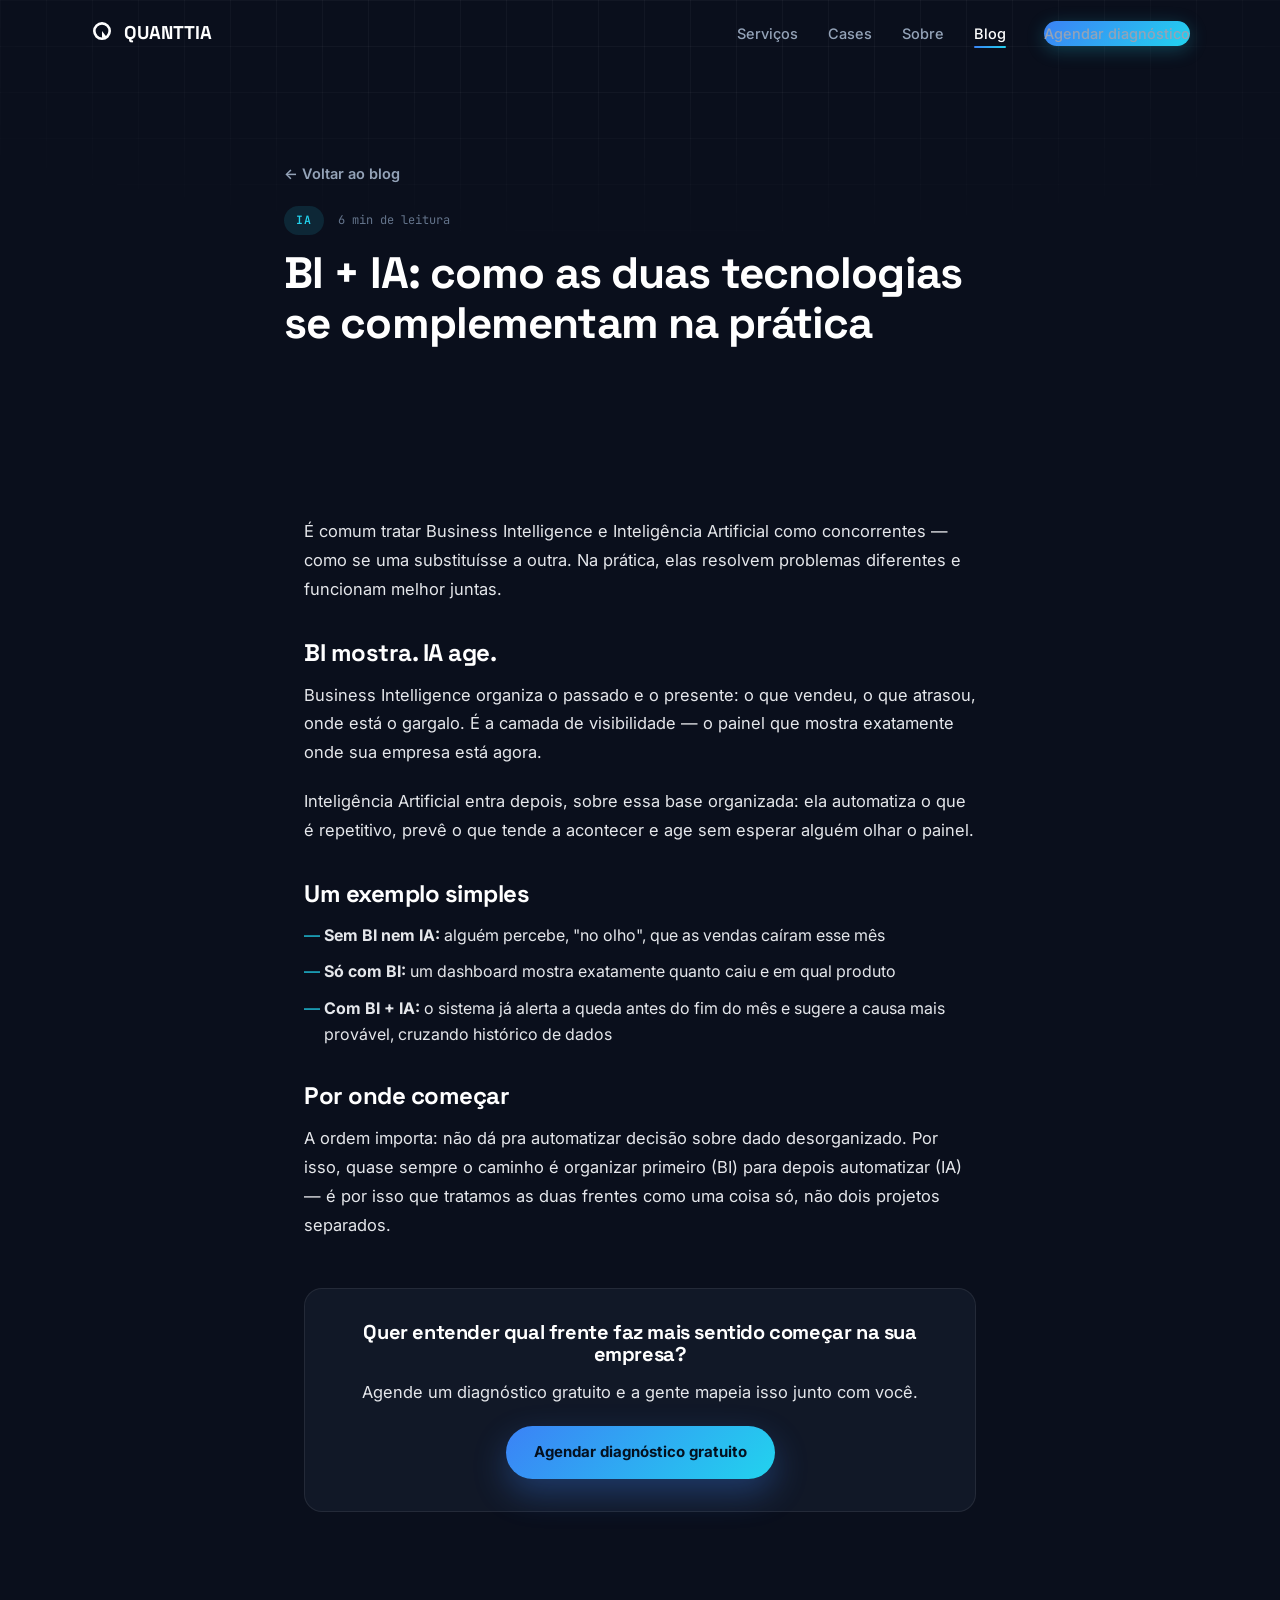
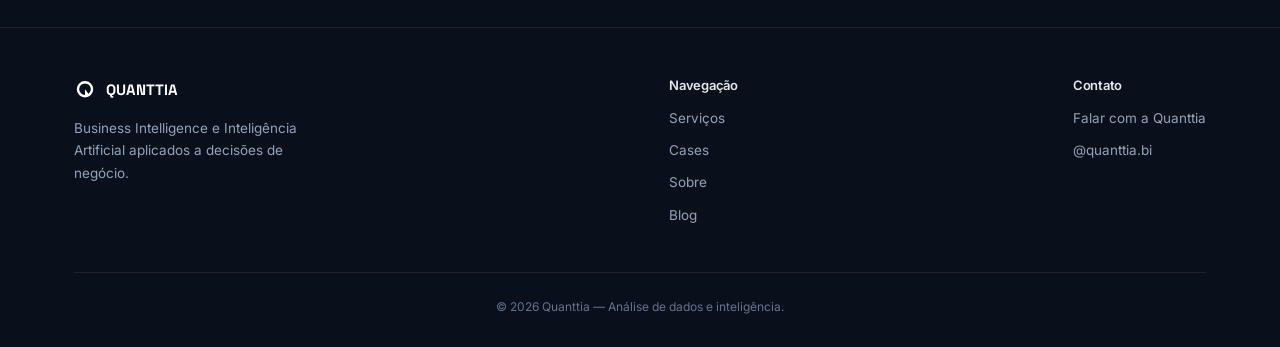
==== blog-bi-mais-ia.html @ d9936c55 "chore: estado inicial antes do redesign fintech" ====
<!DOCTYPE html>
<html lang="pt-BR">
<head>
<meta charset="UTF-8">
<meta name="viewport" content="width=device-width, initial-scale=1.0">
<title>BI + IA: como as duas tecnologias se complementam — Quanttia</title>
<meta name="description" content="BI mostra o que aconteceu. IA age sobre o que está acontecendo. Entenda como as duas tecnologias se complementam na prática.">
<link rel="preconnect" href="https://fonts.googleapis.com">
<link rel="preconnect" href="https://fonts.gstatic.com" crossorigin>
<link href="https://fonts.googleapis.com/css2?family=Space+Grotesk:wght@500;600;700&family=Inter:wght@400;500;600;700&family=JetBrains+Mono:wght@500;600&display=swap" rel="stylesheet">
<link rel="stylesheet" href="styles.css">
<style>
  .post-hero{padding:160px 0 40px;}
  .post-hero .container{max-width:760px;}
  .post-hero h1{font-size:clamp(30px,4vw,44px);margin:14px 0;}
  .post-meta-line{display:flex;gap:14px;align-items:center;font-family:var(--ff-mono);font-size:12px;color:var(--muted-2);}
  .post-content{max-width:720px;margin:0 auto;}
  .post-content p{font-size:16.5px;color:var(--text);margin-bottom:20px;line-height:1.75;}
  .post-content h2{font-size:24px;margin:36px 0 14px;}
  .post-content ul{margin:0 0 20px 0;}
  .post-content li{font-size:16px;color:var(--text);margin-bottom:10px;padding-left:20px;position:relative;}
  .post-content li::before{content:"—";position:absolute;left:0;color:var(--cyan);}
  .post-cta{margin-top:48px;border:1px solid var(--border);border-radius:18px;padding:32px;text-align:center;background:var(--surface);}
</style>
</head>
<body>

<nav class="nav" id="nav">
  <div class="container">
    <a href="index.html" class="nav-logo">
      <svg class="q-mark" viewBox="0 0 100 100" fill="none"><circle cx="50" cy="42" r="32" stroke="#fff" stroke-width="11"/><path d="M50 42 L72 70 L50 70 Z" fill="#fff"/></svg>
      QUANTTIA
    </a>
    <ul class="nav-links" id="navLinks">
      <li><a href="servicos.html">Serviços</a></li>
      <li><a href="cases.html">Cases</a></li>
      <li><a href="sobre.html">Sobre</a></li>
      <li><a href="blog.html" class="active">Blog</a></li>
      <li><a href="contato.html" class="nav-cta">Agendar diagnóstico</a></li>
    </ul>
    <button class="nav-toggle" id="navToggle" aria-label="Abrir menu"><span></span></button>
  </div>
</nav>

<header class="post-hero grid-bg">
  <div class="container" data-reveal>
    <a href="blog.html" class="btn-ghost">← Voltar ao blog</a>
    <div class="post-meta-line" style="margin-top:20px;"><span class="badge-pill cyan">IA</span><span>6 min de leitura</span></div>
    <h1>BI + IA: como as duas tecnologias se complementam na prática</h1>
  </div>
</header>

<section>
  <div class="container post-content" data-reveal>
    <p>É comum tratar Business Intelligence e Inteligência Artificial como concorrentes — como se uma substituísse a outra. Na prática, elas resolvem problemas diferentes e funcionam melhor juntas.</p>

    <h2>BI mostra. IA age.</h2>
    <p>Business Intelligence organiza o passado e o presente: o que vendeu, o que atrasou, onde está o gargalo. É a camada de visibilidade — o painel que mostra exatamente onde sua empresa está agora.</p>
    <p>Inteligência Artificial entra depois, sobre essa base organizada: ela automatiza o que é repetitivo, prevê o que tende a acontecer e age sem esperar alguém olhar o painel.</p>

    <h2>Um exemplo simples</h2>
    <ul>
      <li><strong>Sem BI nem IA:</strong> alguém percebe, "no olho", que as vendas caíram esse mês</li>
      <li><strong>Só com BI:</strong> um dashboard mostra exatamente quanto caiu e em qual produto</li>
      <li><strong>Com BI + IA:</strong> o sistema já alerta a queda antes do fim do mês e sugere a causa mais provável, cruzando histórico de dados</li>
    </ul>

    <h2>Por onde começar</h2>
    <p>A ordem importa: não dá pra automatizar decisão sobre dado desorganizado. Por isso, quase sempre o caminho é organizar primeiro (BI) para depois automatizar (IA) — é por isso que tratamos as duas frentes como uma coisa só, não dois projetos separados.</p>

    <div class="post-cta" data-reveal>
      <h3 style="margin-bottom:12px;">Quer entender qual frente faz mais sentido começar na sua empresa?</h3>
      <p style="margin-bottom:20px;">Agende um diagnóstico gratuito e a gente mapeia isso junto com você.</p>
      <a href="contato.html" class="btn-primary">Agendar diagnóstico gratuito</a>
    </div>
  </div>
</section>

<footer>
  <div class="container">
    <div class="footer-top">
      <div class="footer-brand-col">
        <div class="footer-brand">
          <svg class="q-mark" viewBox="0 0 100 100" fill="none"><circle cx="50" cy="42" r="32" stroke="#fff" stroke-width="11"/><path d="M50 42 L72 70 L50 70 Z" fill="#fff"/></svg>
          <strong>QUANTTIA</strong>
        </div>
        <p>Business Intelligence e Inteligência Artificial aplicados a decisões de negócio.</p>
      </div>
      <div class="footer-links-col">
        <h4>Navegação</h4>
        <a href="servicos.html">Serviços</a>
        <a href="cases.html">Cases</a>
        <a href="sobre.html">Sobre</a>
        <a href="blog.html">Blog</a>
      </div>
      <div class="footer-links-col">
        <h4>Contato</h4>
        <a href="contato.html">Falar com a Quanttia</a>
        <a href="https://instagram.com/quanttia.bi" target="_blank" rel="noopener">@quanttia.bi</a>
      </div>
    </div>
    <p class="footer-bottom">© <span id="year"></span> Quanttia — Análise de dados e inteligência.</p>
  </div>
</footer>

<script src="script.js"></script>
</body>
</html>
---- styles.css ----
/* ===========================================================
   QUANTTIA — Design System
   Dark mode (Linear/Vercel-inspired) + identidade Quanttia
   =========================================================== */

:root{
  --bg:#0A0F1C;
  --surface:#111827;
  --surface-2:#161D2E;
  --border:rgba(255,255,255,0.08);
  --border-strong:rgba(255,255,255,0.14);
  --border-hover:rgba(59,130,246,0.45);

  --primary:#3B82F6;
  --cyan:#22D3EE;
  --gradient-data:linear-gradient(135deg,#3B82F6,#22D3EE);

  --text:#E5E7EB;
  --muted:#94A3B8;
  --muted-2:#64748B;
  --white:#FFFFFF;

  --radius-sm:10px;
  --radius:14px;
  --radius-lg:22px;

  --shadow-card:0 20px 50px rgba(0,0,0,0.45);
  --glow-primary:0 0 0 1px rgba(59,130,246,0.4), 0 18px 50px rgba(59,130,246,0.18);

  --ff-display:'Space Grotesk',sans-serif;
  --ff-body:'Inter',sans-serif;
  --ff-mono:'JetBrains Mono',monospace;

  --container:1180px;
}

*{box-sizing:border-box;margin:0;padding:0;}
html{scroll-behavior:smooth;}
body{
  background:var(--bg);
  color:var(--text);
  font-family:var(--ff-body);
  line-height:1.65;
  -webkit-font-smoothing:antialiased;
  overflow-x:hidden;
}
img,svg{display:block;max-width:100%;}
a{color:inherit;text-decoration:none;}
ul{list-style:none;}
button{font-family:inherit;cursor:pointer;border:none;background:none;}
:focus-visible{outline:2px solid var(--cyan);outline-offset:3px;}

.container{width:100%;max-width:var(--container);margin:0 auto;padding:0 24px;}
section{padding:clamp(64px,9vw,120px) 0;position:relative;}

h1,h2,h3,h4{
  font-family:var(--ff-display);
  font-weight:700;
  line-height:1.12;
  letter-spacing:-0.02em;
  color:var(--white);
}
h2{font-size:clamp(28px,3.6vw,42px);}
h3{font-size:20px;}
p{color:var(--muted);}

.eyebrow{
  font-family:var(--ff-mono);font-size:12.5px;font-weight:600;
  letter-spacing:0.14em;text-transform:uppercase;color:var(--cyan);
  display:flex;align-items:center;gap:10px;margin-bottom:14px;
}
.eyebrow::before{content:"";width:22px;height:2px;background:var(--cyan);display:inline-block;}

.section-head{max-width:640px;margin-bottom:48px;}
.section-head p{font-size:16.5px;margin-top:14px;}
.section-head.center{margin-left:auto;margin-right:auto;text-align:center;}

/* ---------- grid backdrop ---------- */
.grid-bg{position:relative;}
.grid-bg::before{
  content:"";position:absolute;inset:0;z-index:0;pointer-events:none;
  background-image:
    linear-gradient(rgba(255,255,255,0.035) 1px, transparent 1px),
    linear-gradient(90deg, rgba(255,255,255,0.035) 1px, transparent 1px);
  background-size:46px 46px;
  -webkit-mask-image:radial-gradient(ellipse 75% 65% at 50% 0%, black 35%, transparent 100%);
          mask-image:radial-gradient(ellipse 75% 65% at 50% 0%, black 35%, transparent 100%);
}
.grid-bg > .container{position:relative;z-index:1;}
.glow-spot{
  position:absolute;border-radius:50%;filter:blur(90px);pointer-events:none;z-index:0;
  background:radial-gradient(circle, rgba(59,130,246,0.30), transparent 70%);
}

/* ---------- buttons ---------- */
.btn-primary{
  background:var(--gradient-data);color:#04101F;
  padding:14px 28px;border-radius:999px;font-weight:700;font-size:15px;
  display:inline-flex;align-items:center;gap:9px;
  box-shadow:0 14px 34px rgba(59,130,246,0.32);
  transition:transform .2s ease, box-shadow .2s ease;
}
.btn-primary:hover{transform:translateY(-2px);box-shadow:0 20px 46px rgba(34,211,238,0.4);}
.btn-secondary{
  border:1.5px solid var(--border-strong);color:var(--text);
  padding:13px 26px;border-radius:999px;font-weight:600;font-size:15px;
  display:inline-flex;align-items:center;gap:9px;
  transition:border-color .2s ease, background .2s ease, transform .2s ease;
}
.btn-secondary:hover{border-color:var(--border-hover);background:rgba(59,130,246,0.08);transform:translateY(-2px);}
.btn-ghost{
  font-weight:600;font-size:14.5px;color:var(--muted);
  display:inline-flex;align-items:center;gap:7px;transition:color .2s ease;
}
.btn-ghost:hover{color:var(--text);}

/* ---------- nav ---------- */
.nav{
  position:fixed;top:0;left:0;right:0;z-index:100;padding:18px 0;
  border-bottom:1px solid transparent;
  transition:background .3s ease, padding .3s ease, border-color .3s ease, backdrop-filter .3s ease;
}
.nav.scrolled{background:rgba(10,15,28,0.78);backdrop-filter:blur(14px);padding:13px 0;border-bottom:1px solid var(--border);}
.nav .container{display:flex;align-items:center;justify-content:space-between;}
.nav-logo{display:flex;align-items:center;gap:10px;font-family:var(--ff-display);font-weight:700;font-size:18.5px;color:var(--white);}
.nav-logo .q-mark{width:24px;height:24px;}
.nav-links{display:flex;align-items:center;gap:30px;}
.nav-links a{font-size:14.5px;font-weight:500;color:var(--muted);position:relative;padding:4px 0;transition:color .2s ease;}
.nav-links a:hover,.nav-links a.active{color:var(--white);}
.nav-links a.active::after{content:"";position:absolute;left:0;right:0;bottom:-2px;height:2px;background:var(--gradient-data);border-radius:2px;}
.nav-cta{
  background:var(--gradient-data);color:#04101F;padding:10px 22px;border-radius:999px;
  font-size:13.5px;font-weight:700;transition:transform .2s ease, box-shadow .2s ease;
  box-shadow:0 4px 18px rgba(34,211,238,0.25);margin-left:8px;
}
.nav-cta:hover{transform:translateY(-1px);box-shadow:0 8px 24px rgba(34,211,238,0.4);}
.nav .container{padding:0 40px;}
.nav-toggle{display:none;width:38px;height:38px;align-items:center;justify-content:center;}
.nav-toggle span,.nav-toggle span::before,.nav-toggle span::after{content:"";display:block;width:20px;height:2px;background:#fff;position:relative;}
.nav-toggle span::before{position:absolute;top:-7px;width:20px;height:2px;background:#fff;}
.nav-toggle span::after{position:absolute;top:7px;width:20px;height:2px;background:#fff;}

/* ---------- cards ---------- */
.card{
  background:var(--surface);border:1px solid var(--border);border-radius:var(--radius-lg);
  padding:28px;transition:transform .25s ease, border-color .25s ease, box-shadow .25s ease;
}
.card:hover{transform:translateY(-5px);border-color:var(--border-hover);box-shadow:var(--shadow-card);}
.card .icon{
  width:42px;height:42px;border-radius:11px;background:rgba(59,130,246,0.12);color:var(--cyan);
  display:flex;align-items:center;justify-content:center;margin-bottom:18px;
}
.card h3{margin-bottom:10px;font-size:19px;}
.card p{font-size:14.5px;}

.badge-pill{
  font-family:var(--ff-mono);font-size:11.5px;font-weight:600;letter-spacing:.08em;
  padding:5px 12px;border-radius:999px;display:inline-block;
  background:rgba(59,130,246,0.12);color:var(--primary);
}
.badge-pill.cyan{background:rgba(34,211,238,0.12);color:var(--cyan);}

/* ---------- kpi / counters ---------- */
.kpi-grid{display:grid;grid-template-columns:repeat(4,1fr);gap:24px;}
.kpi{text-align:left;border-left:2px solid var(--border-strong);padding-left:18px;}
.kpi .num{font-family:var(--ff-display);font-size:clamp(30px,3.4vw,44px);font-weight:700;color:var(--white);}
.kpi .num .grad{background:var(--gradient-data);-webkit-background-clip:text;background-clip:text;color:transparent;}
.kpi .label{font-size:13.5px;color:var(--muted);margin-top:6px;}
.kpi .placeholder-note{font-size:11px;color:var(--muted-2);margin-top:4px;font-style:italic;}

/* ---------- process ---------- */
.process-track{display:grid;grid-template-columns:repeat(5,1fr);gap:18px;position:relative;}
.process-track::before{content:"";position:absolute;top:23px;left:8%;right:8%;height:1px;background:var(--border-strong);z-index:0;}
.process-step{position:relative;z-index:1;}
.process-step .num{
  width:44px;height:44px;border-radius:50%;background:var(--surface-2);border:1px solid var(--border-strong);color:var(--cyan);
  display:flex;align-items:center;justify-content:center;font-family:var(--ff-mono);font-weight:700;font-size:14px;margin-bottom:18px;
}
.process-step h3{font-size:15.5px;margin-bottom:8px;}
.process-step p{font-size:13.5px;}

/* ---------- forms ---------- */
.form-card{background:var(--surface);border:1px solid var(--border);border-radius:var(--radius-lg);padding:36px;box-shadow:var(--shadow-card);}
.form-row{display:grid;grid-template-columns:1fr 1fr;gap:16px;margin-bottom:16px;}
.field{display:flex;flex-direction:column;gap:7px;}
.field.full{grid-column:1 / -1;}
.field label{font-size:13px;font-weight:600;color:var(--muted);}
.field input,.field select,.field textarea{
  border:1.5px solid var(--border-strong);border-radius:10px;padding:12px 14px;
  font-size:14.5px;font-family:inherit;color:var(--text);background:var(--surface-2);
  transition:border-color .2s ease, box-shadow .2s ease;
}
.field input:focus,.field select:focus,.field textarea:focus{outline:none;border-color:var(--primary);box-shadow:0 0 0 3px rgba(59,130,246,0.18);}
.field textarea{resize:vertical;min-height:90px;}
.field select{appearance:none;background-image:url("data:image/svg+xml,%3Csvg xmlns='http://www.w3.org/2000/svg' width='14' height='14' viewBox='0 0 24 24' fill='none' stroke='%2394A3B8' stroke-width='2.4'%3E%3Cpath d='M6 9l6 6 6-6'/%3E%3C/svg%3E");background-repeat:no-repeat;background-position:right 14px center;}
.submit-btn{
  width:100%;background:var(--gradient-data);color:#04101F;padding:15px;border-radius:12px;
  font-weight:700;font-size:15.5px;margin-top:6px;transition:transform .2s ease, box-shadow .2s ease;
  display:flex;align-items:center;justify-content:center;gap:10px;
}
.submit-btn:hover{transform:translateY(-2px);box-shadow:0 16px 36px rgba(34,211,238,0.3);}
.submit-btn:disabled{opacity:.6;cursor:not-allowed;transform:none;}
.form-note{font-size:12px;color:var(--muted-2);margin-top:12px;text-align:center;}
.form-status{margin-top:14px;padding:13px 16px;border-radius:10px;font-size:14px;font-weight:600;display:none;}
.form-status.success{display:block;background:rgba(34,211,238,0.12);color:#67E8F9;}
.form-status.error{display:block;background:rgba(248,113,113,0.12);color:#FCA5A5;}

/* ---------- footer ---------- */
footer{padding:50px 0 30px;border-top:1px solid var(--border);}
.footer-top{display:flex;justify-content:space-between;flex-wrap:wrap;gap:32px;margin-bottom:36px;}
.footer-brand{display:flex;align-items:center;gap:10px;margin-bottom:14px;}
.footer-brand .q-mark{width:22px;height:22px;}
.footer-brand strong{font-family:var(--ff-display);color:#fff;font-size:15px;}
.footer-brand-col p{font-size:13.5px;max-width:260px;}
.footer-links-col h4{font-size:13px;color:var(--text);margin-bottom:14px;font-family:var(--ff-body);font-weight:600;}
.footer-links-col a{display:block;font-size:13.5px;color:var(--muted);margin-bottom:10px;transition:color .2s ease;}
.footer-links-col a:hover{color:var(--white);}
.footer-bottom{font-size:12px;color:var(--muted-2);text-align:center;padding-top:24px;border-top:1px solid var(--border);}

[data-reveal]{opacity:0;transform:translateY(18px);transition:opacity .6s ease, transform .6s ease;}
[data-reveal].is-visible{opacity:1;transform:translateY(0);}

@media (prefers-reduced-motion: reduce){*{animation:none !important;transition:none !important;}}

@media (max-width:980px){
  .kpi-grid{grid-template-columns:1fr 1fr;}
  .process-track{grid-template-columns:1fr 1fr;}
  .process-track::before{display:none;}
}
@media (max-width:680px){
  .nav-links{
    position:fixed;top:0;right:0;height:100vh;width:78%;max-width:320px;
    background:rgba(10,15,28,0.98);backdrop-filter:blur(14px);
    flex-direction:column;align-items:flex-start;padding:100px 32px 32px;gap:24px;
    border-left:1px solid var(--border);transform:translateX(100%);transition:transform .3s ease;
  }
  .nav-links.open{transform:translateX(0);}
  .nav-toggle{display:flex;}
  .nav-cta{display:none;}
  .nav-links .nav-cta{display:inline-flex;}
  .kpi-grid{grid-template-columns:1fr 1fr;}
  .process-track{grid-template-columns:1fr;}
  .form-row{grid-template-columns:1fr;}
  .footer-top{flex-direction:column;}
}
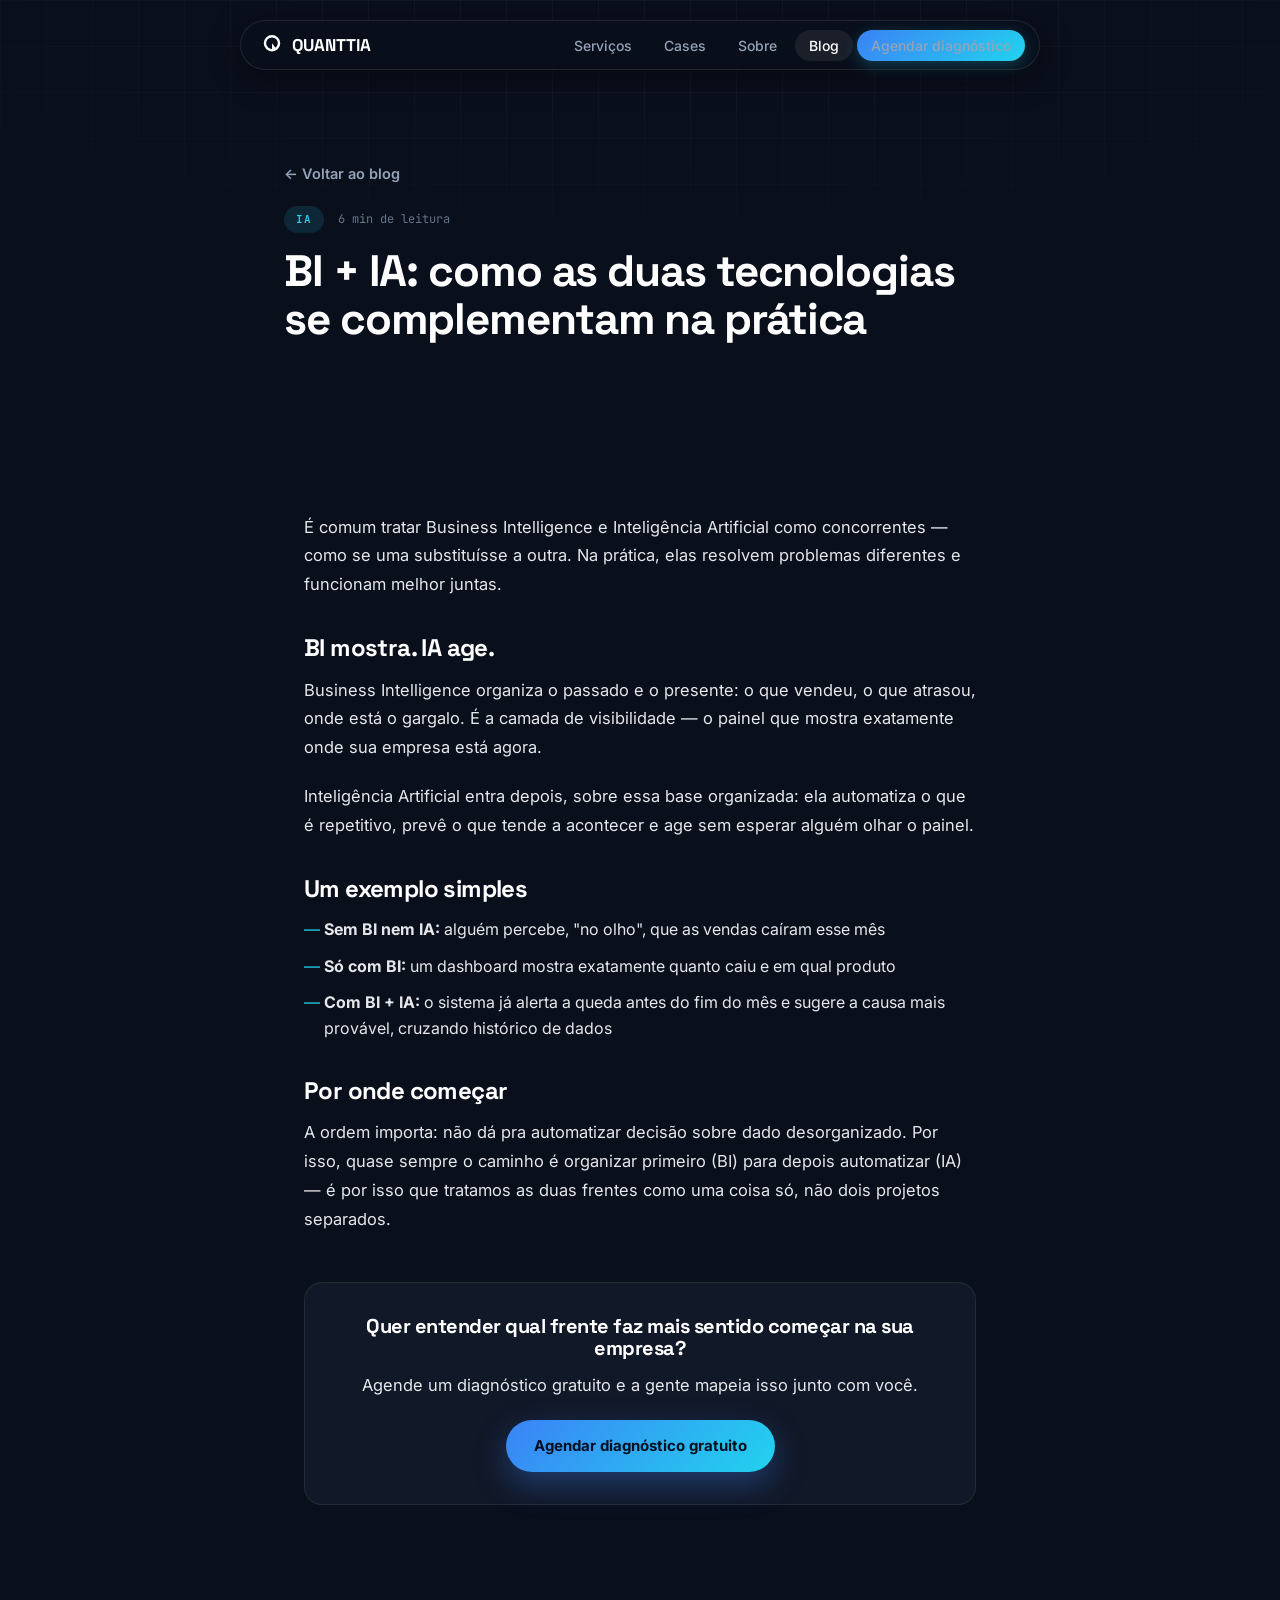
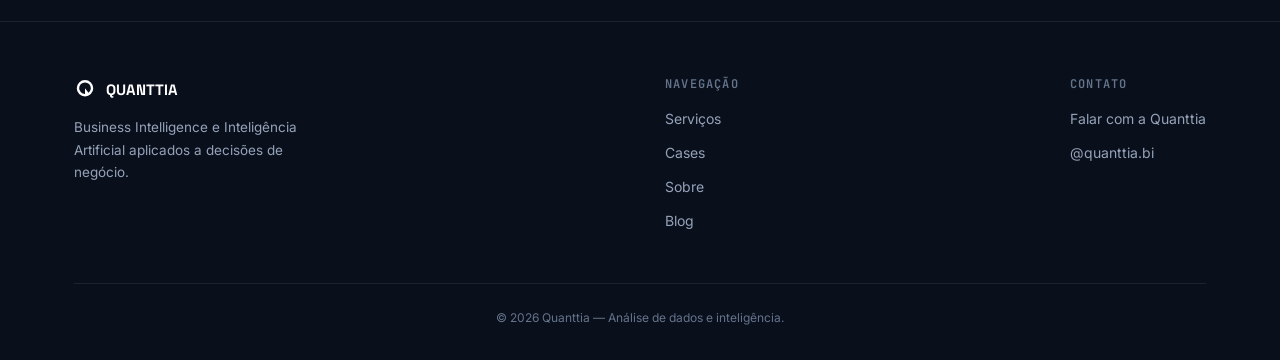
==== commit 74ccbc9b: "feat: nav pill em todas as páginas + page-hero padronizado Co-Authored-By: Claude Sonnet 4.6 <norepl" ====
--- a/blog-bi-mais-ia.html
+++ b/blog-bi-mais-ia.html
@@ -26,7 +26,7 @@
 <body>
 
 <nav class="nav" id="nav">
-  <div class="container">
+  <div class="nav-pill">
     <a href="index.html" class="nav-logo">
       <svg class="q-mark" viewBox="0 0 100 100" fill="none"><circle cx="50" cy="42" r="32" stroke="#fff" stroke-width="11"/><path d="M50 42 L72 70 L50 70 Z" fill="#fff"/></svg>
       QUANTTIA
--- a/styles.css
+++ b/styles.css
@@ -1,12 +1,11 @@
 /* ===========================================================
-   QUANTTIA — Design System
-   Dark mode (Linear/Vercel-inspired) + identidade Quanttia
+   QUANTTIA — Design System v2 (Fintech Redesign)
    =========================================================== */
 
 :root{
   --bg:#0A0F1C;
   --surface:#111827;
-  --surface-2:#161D2E;
+  --surface-2:#0D1220;
   --border:rgba(255,255,255,0.08);
   --border-strong:rgba(255,255,255,0.14);
   --border-hover:rgba(59,130,246,0.45);
@@ -22,9 +21,11 @@
 
   --radius-sm:10px;
   --radius:14px;
-  --radius-lg:22px;
-
-  --shadow-card:0 20px 50px rgba(0,0,0,0.45);
+  --radius-lg:20px;
+  --radius-xl:28px;
+
+  --shadow-card:0 20px 60px rgba(0,0,0,0.5);
+  --shadow-pill:0 8px 32px rgba(0,0,0,0.45);
   --glow-primary:0 0 0 1px rgba(59,130,246,0.4), 0 18px 50px rgba(59,130,246,0.18);
 
   --ff-display:'Space Grotesk',sans-serif;
@@ -56,40 +57,41 @@
 h1,h2,h3,h4{
   font-family:var(--ff-display);
   font-weight:700;
-  line-height:1.12;
-  letter-spacing:-0.02em;
+  line-height:1.1;
+  letter-spacing:-0.025em;
   color:var(--white);
 }
-h2{font-size:clamp(28px,3.6vw,42px);}
+h2{font-size:clamp(28px,3.6vw,44px);}
 h3{font-size:20px;}
 p{color:var(--muted);}
 
 .eyebrow{
-  font-family:var(--ff-mono);font-size:12.5px;font-weight:600;
+  font-family:var(--ff-mono);font-size:12px;font-weight:600;
   letter-spacing:0.14em;text-transform:uppercase;color:var(--cyan);
-  display:flex;align-items:center;gap:10px;margin-bottom:14px;
-}
-.eyebrow::before{content:"";width:22px;height:2px;background:var(--cyan);display:inline-block;}
-
-.section-head{max-width:640px;margin-bottom:48px;}
+  display:flex;align-items:center;gap:10px;margin-bottom:16px;
+}
+.eyebrow::before{content:"";width:20px;height:2px;background:var(--cyan);display:inline-block;flex-shrink:0;}
+
+.section-head{max-width:640px;margin-bottom:52px;}
 .section-head p{font-size:16.5px;margin-top:14px;}
 .section-head.center{margin-left:auto;margin-right:auto;text-align:center;}
+.section-head.center .eyebrow{justify-content:center;}
 
 /* ---------- grid backdrop ---------- */
 .grid-bg{position:relative;}
 .grid-bg::before{
   content:"";position:absolute;inset:0;z-index:0;pointer-events:none;
   background-image:
-    linear-gradient(rgba(255,255,255,0.035) 1px, transparent 1px),
-    linear-gradient(90deg, rgba(255,255,255,0.035) 1px, transparent 1px);
+    linear-gradient(rgba(255,255,255,0.03) 1px, transparent 1px),
+    linear-gradient(90deg, rgba(255,255,255,0.03) 1px, transparent 1px);
   background-size:46px 46px;
-  -webkit-mask-image:radial-gradient(ellipse 75% 65% at 50% 0%, black 35%, transparent 100%);
-          mask-image:radial-gradient(ellipse 75% 65% at 50% 0%, black 35%, transparent 100%);
+  -webkit-mask-image:radial-gradient(ellipse 80% 70% at 50% 0%, black 30%, transparent 100%);
+          mask-image:radial-gradient(ellipse 80% 70% at 50% 0%, black 30%, transparent 100%);
 }
 .grid-bg > .container{position:relative;z-index:1;}
 .glow-spot{
-  position:absolute;border-radius:50%;filter:blur(90px);pointer-events:none;z-index:0;
-  background:radial-gradient(circle, rgba(59,130,246,0.30), transparent 70%);
+  position:absolute;border-radius:50%;filter:blur(100px);pointer-events:none;z-index:0;
+  background:radial-gradient(circle, rgba(59,130,246,0.28), transparent 70%);
 }
 
 /* ---------- buttons ---------- */
@@ -97,15 +99,17 @@
   background:var(--gradient-data);color:#04101F;
   padding:14px 28px;border-radius:999px;font-weight:700;font-size:15px;
   display:inline-flex;align-items:center;gap:9px;
-  box-shadow:0 14px 34px rgba(59,130,246,0.32);
+  box-shadow:0 12px 32px rgba(59,130,246,0.35);
   transition:transform .2s ease, box-shadow .2s ease;
-}
-.btn-primary:hover{transform:translateY(-2px);box-shadow:0 20px 46px rgba(34,211,238,0.4);}
+  white-space:nowrap;
+}
+.btn-primary:hover{transform:translateY(-2px);box-shadow:0 20px 48px rgba(34,211,238,0.4);}
 .btn-secondary{
   border:1.5px solid var(--border-strong);color:var(--text);
   padding:13px 26px;border-radius:999px;font-weight:600;font-size:15px;
   display:inline-flex;align-items:center;gap:9px;
   transition:border-color .2s ease, background .2s ease, transform .2s ease;
+  white-space:nowrap;
 }
 .btn-secondary:hover{border-color:var(--border-hover);background:rgba(59,130,246,0.08);transform:translateY(-2px);}
 .btn-ghost{
@@ -114,63 +118,90 @@
 }
 .btn-ghost:hover{color:var(--text);}
 
-/* ---------- nav ---------- */
+/* ---------- nav pill ---------- */
 .nav{
-  position:fixed;top:0;left:0;right:0;z-index:100;padding:18px 0;
-  border-bottom:1px solid transparent;
-  transition:background .3s ease, padding .3s ease, border-color .3s ease, backdrop-filter .3s ease;
-}
-.nav.scrolled{background:rgba(10,15,28,0.78);backdrop-filter:blur(14px);padding:13px 0;border-bottom:1px solid var(--border);}
-.nav .container{display:flex;align-items:center;justify-content:space-between;}
-.nav-logo{display:flex;align-items:center;gap:10px;font-family:var(--ff-display);font-weight:700;font-size:18.5px;color:var(--white);}
-.nav-logo .q-mark{width:24px;height:24px;}
-.nav-links{display:flex;align-items:center;gap:30px;}
-.nav-links a{font-size:14.5px;font-weight:500;color:var(--muted);position:relative;padding:4px 0;transition:color .2s ease;}
-.nav-links a:hover,.nav-links a.active{color:var(--white);}
-.nav-links a.active::after{content:"";position:absolute;left:0;right:0;bottom:-2px;height:2px;background:var(--gradient-data);border-radius:2px;}
+  position:fixed;top:20px;left:0;right:0;z-index:100;
+  display:flex;justify-content:center;
+  pointer-events:none;
+}
+.nav-pill{
+  pointer-events:all;
+  width:100%;max-width:800px;margin:0 24px;
+  background:rgba(10,15,28,0.82);backdrop-filter:blur(18px);-webkit-backdrop-filter:blur(18px);
+  border:1px solid rgba(255,255,255,0.1);border-radius:999px;
+  box-shadow:var(--shadow-pill);
+  padding:10px 14px 10px 20px;
+  display:flex;align-items:center;justify-content:space-between;gap:12px;
+  transition:background .3s ease, box-shadow .3s ease;
+}
+.nav.scrolled .nav-pill{
+  background:rgba(10,15,28,0.92);
+  box-shadow:0 12px 40px rgba(0,0,0,0.55);
+}
+.nav-logo{display:flex;align-items:center;gap:9px;font-family:var(--ff-display);font-weight:700;font-size:17px;color:var(--white);flex-shrink:0;}
+.nav-logo .q-mark{width:22px;height:22px;}
+.nav-links{display:flex;align-items:center;gap:4px;}
+.nav-links a{
+  font-size:14px;font-weight:500;color:var(--muted);
+  padding:7px 14px;border-radius:999px;
+  transition:color .2s ease, background .2s ease;
+}
+.nav-links a:hover,.nav-links a.active{color:var(--white);background:rgba(255,255,255,0.07);}
 .nav-cta{
-  background:var(--gradient-data);color:#04101F;padding:10px 22px;border-radius:999px;
-  font-size:13.5px;font-weight:700;transition:transform .2s ease, box-shadow .2s ease;
-  box-shadow:0 4px 18px rgba(34,211,238,0.25);margin-left:8px;
+  background:var(--gradient-data);color:#04101F;padding:9px 20px;border-radius:999px;
+  font-size:13.5px;font-weight:700;
+  transition:transform .2s ease, box-shadow .2s ease;
+  box-shadow:0 4px 16px rgba(34,211,238,0.25);
+  flex-shrink:0;
 }
 .nav-cta:hover{transform:translateY(-1px);box-shadow:0 8px 24px rgba(34,211,238,0.4);}
-.nav .container{padding:0 40px;}
-.nav-toggle{display:none;width:38px;height:38px;align-items:center;justify-content:center;}
-.nav-toggle span,.nav-toggle span::before,.nav-toggle span::after{content:"";display:block;width:20px;height:2px;background:#fff;position:relative;}
-.nav-toggle span::before{position:absolute;top:-7px;width:20px;height:2px;background:#fff;}
-.nav-toggle span::after{position:absolute;top:7px;width:20px;height:2px;background:#fff;}
+.nav-toggle{display:none;width:36px;height:36px;align-items:center;justify-content:center;border-radius:8px;border:1px solid var(--border-strong);}
+.nav-toggle span{display:block;width:18px;height:1.5px;background:#fff;position:relative;transition:background .2s;}
+.nav-toggle span::before,.nav-toggle span::after{content:"";position:absolute;width:18px;height:1.5px;background:#fff;transition:transform .25s ease;}
+.nav-toggle span::before{top:-6px;}
+.nav-toggle span::after{top:6px;}
 
 /* ---------- cards ---------- */
 .card{
   background:var(--surface);border:1px solid var(--border);border-radius:var(--radius-lg);
-  padding:28px;transition:transform .25s ease, border-color .25s ease, box-shadow .25s ease;
-}
-.card:hover{transform:translateY(-5px);border-color:var(--border-hover);box-shadow:var(--shadow-card);}
+  padding:28px;
+  transition:transform .25s ease, border-color .25s ease, box-shadow .25s ease;
+  position:relative;overflow:hidden;
+}
+.card:hover{transform:translateY(-4px);border-color:rgba(59,130,246,0.35);box-shadow:0 24px 60px rgba(0,0,0,0.4);}
 .card .icon{
-  width:42px;height:42px;border-radius:11px;background:rgba(59,130,246,0.12);color:var(--cyan);
+  width:44px;height:44px;border-radius:12px;
+  background:rgba(59,130,246,0.12);color:var(--cyan);
   display:flex;align-items:center;justify-content:center;margin-bottom:18px;
 }
 .card h3{margin-bottom:10px;font-size:19px;}
 .card p{font-size:14.5px;}
 
 .badge-pill{
-  font-family:var(--ff-mono);font-size:11.5px;font-weight:600;letter-spacing:.08em;
-  padding:5px 12px;border-radius:999px;display:inline-block;
-  background:rgba(59,130,246,0.12);color:var(--primary);
+  font-family:var(--ff-mono);font-size:11px;font-weight:600;letter-spacing:.09em;
+  padding:4px 12px;border-radius:999px;display:inline-block;
+  background:rgba(59,130,246,0.12);color:var(--primary);text-transform:uppercase;
 }
 .badge-pill.cyan{background:rgba(34,211,238,0.12);color:var(--cyan);}
 
 /* ---------- kpi / counters ---------- */
-.kpi-grid{display:grid;grid-template-columns:repeat(4,1fr);gap:24px;}
-.kpi{text-align:left;border-left:2px solid var(--border-strong);padding-left:18px;}
-.kpi .num{font-family:var(--ff-display);font-size:clamp(30px,3.4vw,44px);font-weight:700;color:var(--white);}
+.kpi-grid{
+  display:grid;grid-template-columns:repeat(4,1fr);
+  background:var(--surface-2);border:1px solid var(--border);border-radius:var(--radius-lg);
+  overflow:hidden;
+}
+.kpi{
+  padding:32px 28px;
+  border-right:1px solid var(--border);
+}
+.kpi:last-child{border-right:none;}
+.kpi .num{font-family:var(--ff-display);font-size:clamp(32px,3.4vw,46px);font-weight:700;color:var(--white);line-height:1;}
 .kpi .num .grad{background:var(--gradient-data);-webkit-background-clip:text;background-clip:text;color:transparent;}
-.kpi .label{font-size:13.5px;color:var(--muted);margin-top:6px;}
-.kpi .placeholder-note{font-size:11px;color:var(--muted-2);margin-top:4px;font-style:italic;}
+.kpi .label{font-size:13px;color:var(--muted);margin-top:8px;}
 
 /* ---------- process ---------- */
 .process-track{display:grid;grid-template-columns:repeat(5,1fr);gap:18px;position:relative;}
-.process-track::before{content:"";position:absolute;top:23px;left:8%;right:8%;height:1px;background:var(--border-strong);z-index:0;}
+.process-track::before{content:"";position:absolute;top:22px;left:8%;right:8%;height:1px;background:var(--border-strong);z-index:0;}
 .process-step{position:relative;z-index:1;}
 .process-step .num{
   width:44px;height:44px;border-radius:50%;background:var(--surface-2);border:1px solid var(--border-strong);color:var(--cyan);
@@ -195,7 +226,8 @@
 .field select{appearance:none;background-image:url("data:image/svg+xml,%3Csvg xmlns='http://www.w3.org/2000/svg' width='14' height='14' viewBox='0 0 24 24' fill='none' stroke='%2394A3B8' stroke-width='2.4'%3E%3Cpath d='M6 9l6 6 6-6'/%3E%3C/svg%3E");background-repeat:no-repeat;background-position:right 14px center;}
 .submit-btn{
   width:100%;background:var(--gradient-data);color:#04101F;padding:15px;border-radius:12px;
-  font-weight:700;font-size:15.5px;margin-top:6px;transition:transform .2s ease, box-shadow .2s ease;
+  font-weight:700;font-size:15.5px;margin-top:6px;
+  transition:transform .2s ease, box-shadow .2s ease;
   display:flex;align-items:center;justify-content:center;gap:10px;
 }
 .submit-btn:hover{transform:translateY(-2px);box-shadow:0 16px 36px rgba(34,211,238,0.3);}
@@ -205,39 +237,54 @@
 .form-status.success{display:block;background:rgba(34,211,238,0.12);color:#67E8F9;}
 .form-status.error{display:block;background:rgba(248,113,113,0.12);color:#FCA5A5;}
 
+/* ---------- page hero (inner pages) ---------- */
+.page-hero{padding:140px 0 64px;}
+.page-hero h1{font-size:clamp(34px,4.6vw,52px);margin-bottom:16px;}
+.page-hero p.lead{font-size:17px;max-width:600px;color:var(--muted);}
+.page-hero .deco-line{width:180px;height:2px;background:var(--gradient-data);border-radius:2px;margin:18px 0 24px;}
+
 /* ---------- footer ---------- */
-footer{padding:50px 0 30px;border-top:1px solid var(--border);}
-.footer-top{display:flex;justify-content:space-between;flex-wrap:wrap;gap:32px;margin-bottom:36px;}
+footer{padding:56px 0 32px;border-top:1px solid var(--border);}
+.footer-top{display:flex;justify-content:space-between;flex-wrap:wrap;gap:32px;margin-bottom:40px;}
 .footer-brand{display:flex;align-items:center;gap:10px;margin-bottom:14px;}
 .footer-brand .q-mark{width:22px;height:22px;}
 .footer-brand strong{font-family:var(--ff-display);color:#fff;font-size:15px;}
 .footer-brand-col p{font-size:13.5px;max-width:260px;}
-.footer-links-col h4{font-size:13px;color:var(--text);margin-bottom:14px;font-family:var(--ff-body);font-weight:600;}
-.footer-links-col a{display:block;font-size:13.5px;color:var(--muted);margin-bottom:10px;transition:color .2s ease;}
+.footer-links-col h4{font-size:12px;color:var(--muted-2);margin-bottom:16px;font-family:var(--ff-mono);font-weight:600;letter-spacing:.1em;text-transform:uppercase;}
+.footer-links-col a{display:block;font-size:14px;color:var(--muted);margin-bottom:11px;transition:color .2s ease;}
 .footer-links-col a:hover{color:var(--white);}
 .footer-bottom{font-size:12px;color:var(--muted-2);text-align:center;padding-top:24px;border-top:1px solid var(--border);}
 
-[data-reveal]{opacity:0;transform:translateY(18px);transition:opacity .6s ease, transform .6s ease;}
+/* ---------- reveal animation ---------- */
+[data-reveal]{opacity:0;transform:translateY(20px);transition:opacity .65s ease, transform .65s ease;}
 [data-reveal].is-visible{opacity:1;transform:translateY(0);}
 
 @media (prefers-reduced-motion: reduce){*{animation:none !important;transition:none !important;}}
 
+/* ---------- responsive ---------- */
 @media (max-width:980px){
   .kpi-grid{grid-template-columns:1fr 1fr;}
+  .kpi{border-right:none;border-bottom:1px solid var(--border);}
+  .kpi:nth-child(odd){border-right:1px solid var(--border);}
+  .kpi:nth-last-child(-n+2){border-bottom:none;}
   .process-track{grid-template-columns:1fr 1fr;}
   .process-track::before{display:none;}
 }
 @media (max-width:680px){
+  .nav{top:12px;}
   .nav-links{
-    position:fixed;top:0;right:0;height:100vh;width:78%;max-width:320px;
-    background:rgba(10,15,28,0.98);backdrop-filter:blur(14px);
-    flex-direction:column;align-items:flex-start;padding:100px 32px 32px;gap:24px;
-    border-left:1px solid var(--border);transform:translateX(100%);transition:transform .3s ease;
+    position:fixed;top:0;right:0;height:100vh;width:78%;max-width:300px;
+    background:rgba(10,15,28,0.98);backdrop-filter:blur(16px);
+    flex-direction:column;align-items:flex-start;padding:90px 28px 28px;gap:4px;
+    border-left:1px solid var(--border);
+    transform:translateX(100%);transition:transform .3s ease;
+    border-radius:0;
   }
+  .nav-links a{padding:10px 16px;width:100%;border-radius:10px;}
   .nav-links.open{transform:translateX(0);}
   .nav-toggle{display:flex;}
   .nav-cta{display:none;}
-  .nav-links .nav-cta{display:inline-flex;}
+  .nav-links .nav-cta{display:inline-flex;margin-top:12px;}
   .kpi-grid{grid-template-columns:1fr 1fr;}
   .process-track{grid-template-columns:1fr;}
   .form-row{grid-template-columns:1fr;}
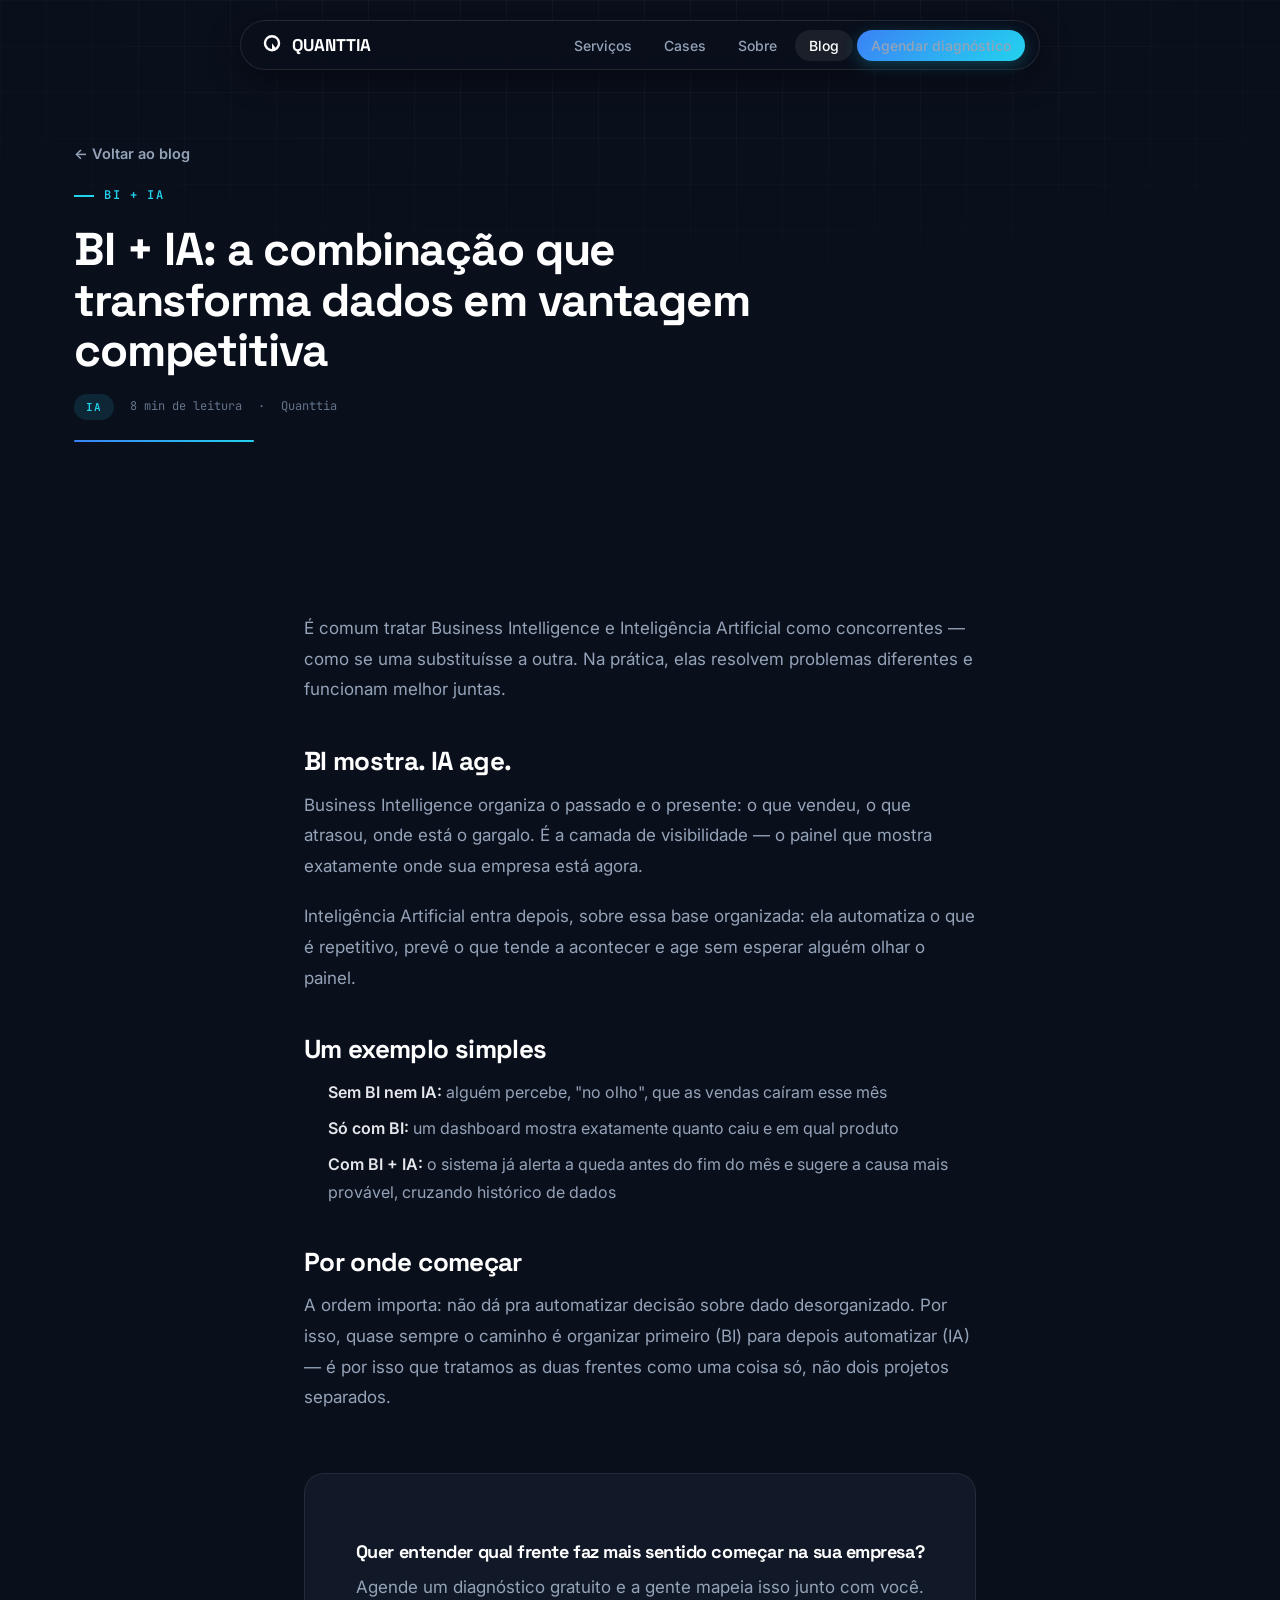
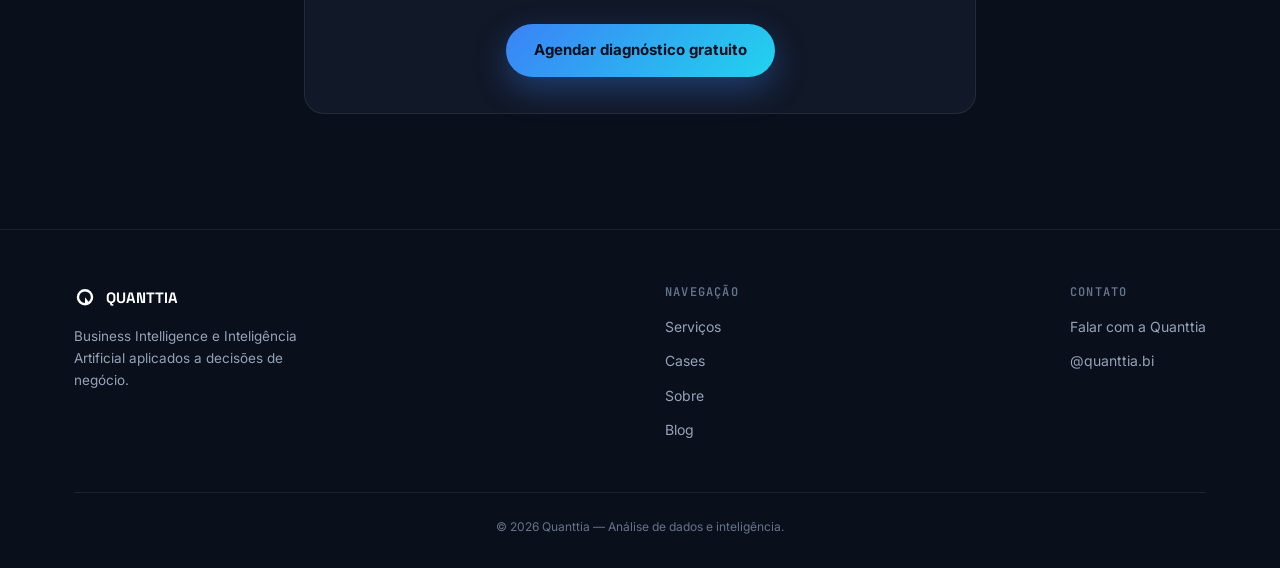
==== commit d7130143: "feat: cases com filtro por segmento, blog card destaque, posts com tipografia de leitura" ====
--- a/blog-bi-mais-ia.html
+++ b/blog-bi-mais-ia.html
@@ -10,17 +10,25 @@
 <link href="https://fonts.googleapis.com/css2?family=Space+Grotesk:wght@500;600;700&family=Inter:wght@400;500;600;700&family=JetBrains+Mono:wght@500;600&display=swap" rel="stylesheet">
 <link rel="stylesheet" href="styles.css">
 <style>
-  .post-hero{padding:160px 0 40px;}
-  .post-hero .container{max-width:760px;}
-  .post-hero h1{font-size:clamp(30px,4vw,44px);margin:14px 0;}
-  .post-meta-line{display:flex;gap:14px;align-items:center;font-family:var(--ff-mono);font-size:12px;color:var(--muted-2);}
-  .post-content{max-width:720px;margin:0 auto;}
-  .post-content p{font-size:16.5px;color:var(--text);margin-bottom:20px;line-height:1.75;}
-  .post-content h2{font-size:24px;margin:36px 0 14px;}
-  .post-content ul{margin:0 0 20px 0;}
-  .post-content li{font-size:16px;color:var(--text);margin-bottom:10px;padding-left:20px;position:relative;}
-  .post-content li::before{content:"—";position:absolute;left:0;color:var(--cyan);}
-  .post-cta{margin-top:48px;border:1px solid var(--border);border-radius:18px;padding:32px;text-align:center;background:var(--surface);}
+  .post-hero{padding:140px 0 56px;}
+  .post-hero .eyebrow{margin-bottom:18px;}
+  .post-hero h1{font-size:clamp(28px,4vw,46px);max-width:760px;margin-bottom:18px;}
+  .post-hero .post-meta{display:flex;align-items:center;gap:16px;font-family:var(--ff-mono);font-size:12px;color:var(--muted-2);}
+  .post-hero .deco-line{width:180px;height:2px;background:var(--gradient-data);border-radius:2px;margin:20px 0 0;}
+
+  .post-body{max-width:720px;margin:0 auto;padding:0 24px;}
+  .post-body h2{font-size:clamp(20px,2.4vw,26px);margin:42px 0 14px;}
+  .post-body h3{font-size:18px;margin:32px 0 10px;}
+  .post-body p{font-size:17px;line-height:1.8;margin-bottom:20px;}
+  .post-body ul,.post-body ol{margin:0 0 20px 24px;}
+  .post-body li{font-size:16px;line-height:1.75;color:var(--muted);margin-bottom:8px;}
+  .post-body strong{color:var(--text);font-weight:600;}
+  .post-body blockquote{border-left:3px solid var(--cyan);padding:16px 20px;margin:28px 0;background:rgba(34,211,238,0.06);border-radius:0 10px 10px 0;}
+  .post-body blockquote p{font-size:16px;color:var(--text);margin:0;}
+
+  .post-cta{margin-top:60px;padding:36px;background:var(--surface);border:1px solid var(--border);border-radius:var(--radius-lg);text-align:center;}
+  .post-cta h3{margin-bottom:10px;}
+  .post-cta p{margin-bottom:22px;}
 </style>
 </head>
 <body>
@@ -45,13 +53,20 @@
 <header class="post-hero grid-bg">
   <div class="container" data-reveal>
     <a href="blog.html" class="btn-ghost">← Voltar ao blog</a>
-    <div class="post-meta-line" style="margin-top:20px;"><span class="badge-pill cyan">IA</span><span>6 min de leitura</span></div>
-    <h1>BI + IA: como as duas tecnologias se complementam na prática</h1>
+    <div class="eyebrow" style="margin-top:20px;">BI + IA</div>
+    <h1>BI + IA: a combinação que transforma dados em vantagem competitiva</h1>
+    <div class="post-meta">
+      <span class="badge-pill cyan">IA</span>
+      <span>8 min de leitura</span>
+      <span>·</span>
+      <span>Quanttia</span>
+    </div>
+    <div class="deco-line"></div>
   </div>
 </header>
 
 <section>
-  <div class="container post-content" data-reveal>
+  <div class="post-body" data-reveal>
     <p>É comum tratar Business Intelligence e Inteligência Artificial como concorrentes — como se uma substituísse a outra. Na prática, elas resolvem problemas diferentes e funcionam melhor juntas.</p>
 
     <h2>BI mostra. IA age.</h2>
@@ -69,8 +84,8 @@
     <p>A ordem importa: não dá pra automatizar decisão sobre dado desorganizado. Por isso, quase sempre o caminho é organizar primeiro (BI) para depois automatizar (IA) — é por isso que tratamos as duas frentes como uma coisa só, não dois projetos separados.</p>
 
     <div class="post-cta" data-reveal>
-      <h3 style="margin-bottom:12px;">Quer entender qual frente faz mais sentido começar na sua empresa?</h3>
-      <p style="margin-bottom:20px;">Agende um diagnóstico gratuito e a gente mapeia isso junto com você.</p>
+      <h3>Quer entender qual frente faz mais sentido começar na sua empresa?</h3>
+      <p>Agende um diagnóstico gratuito e a gente mapeia isso junto com você.</p>
       <a href="contato.html" class="btn-primary">Agendar diagnóstico gratuito</a>
     </div>
   </div>
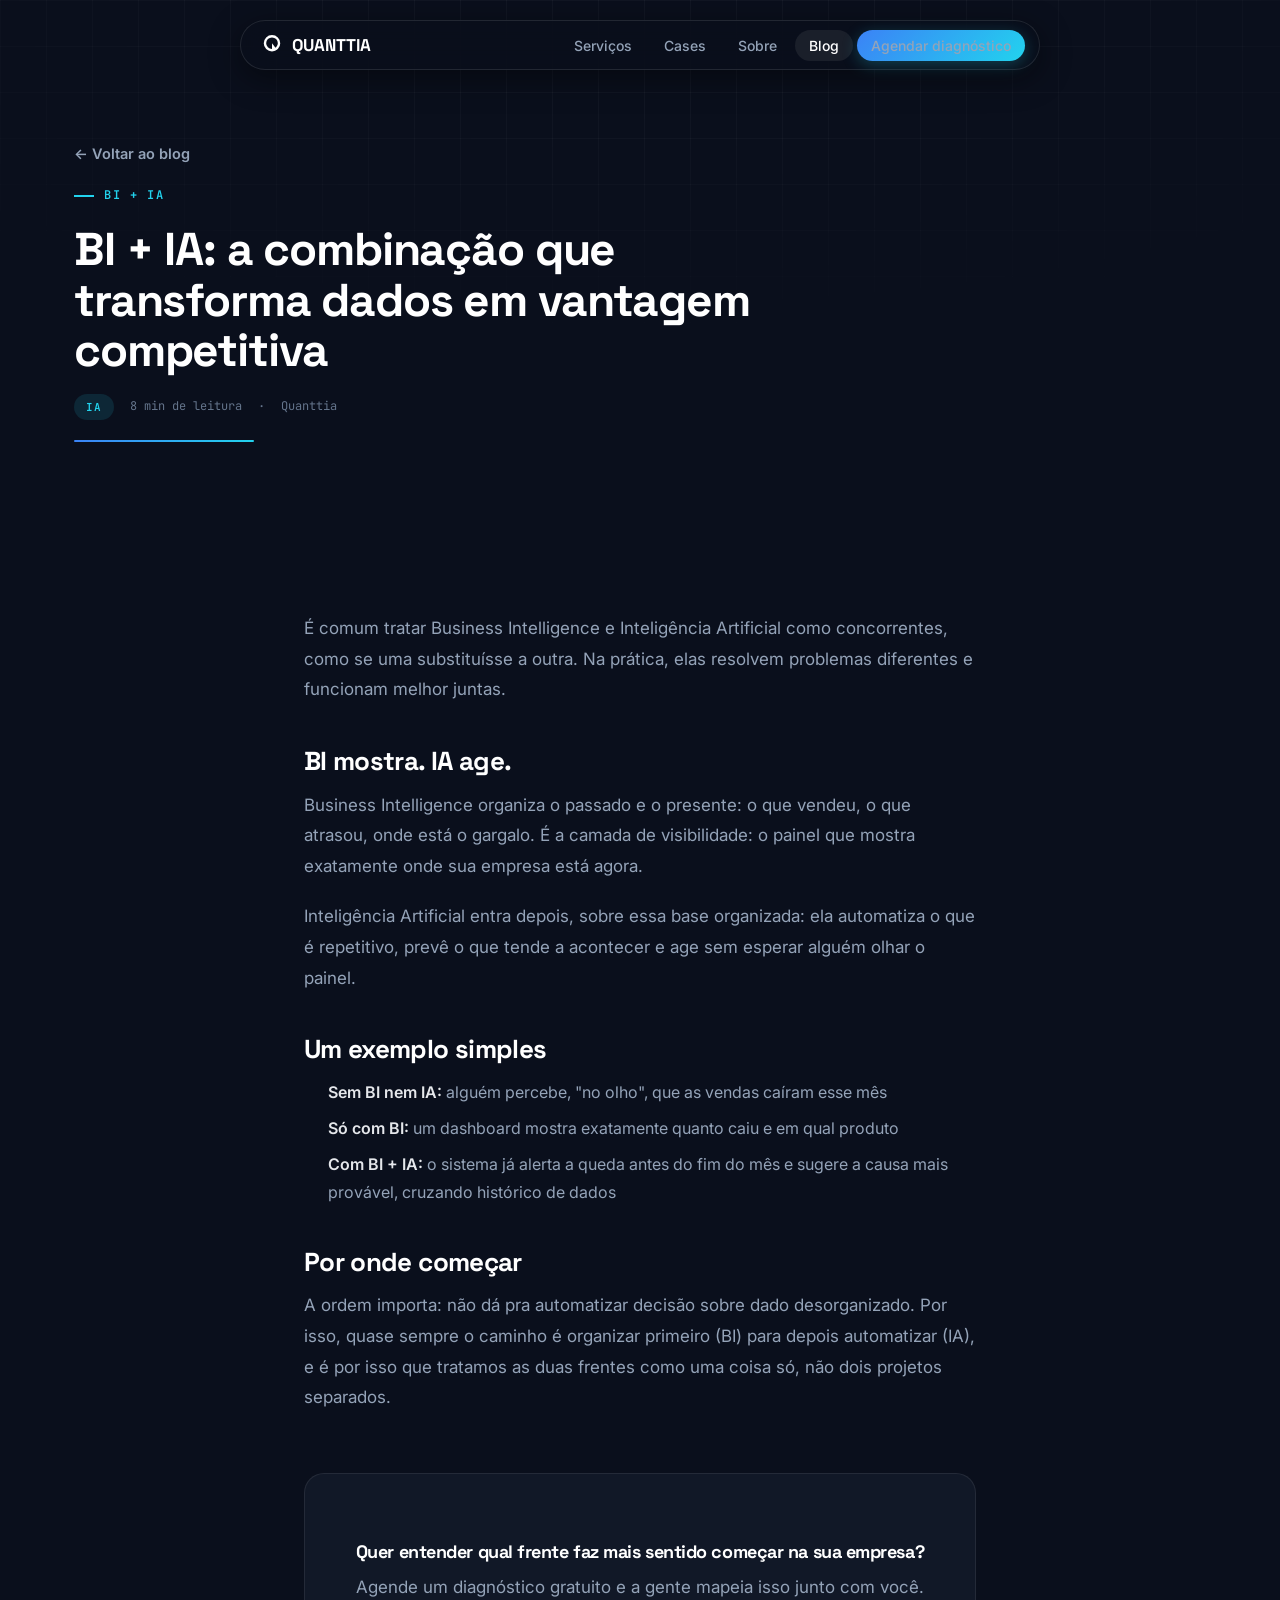
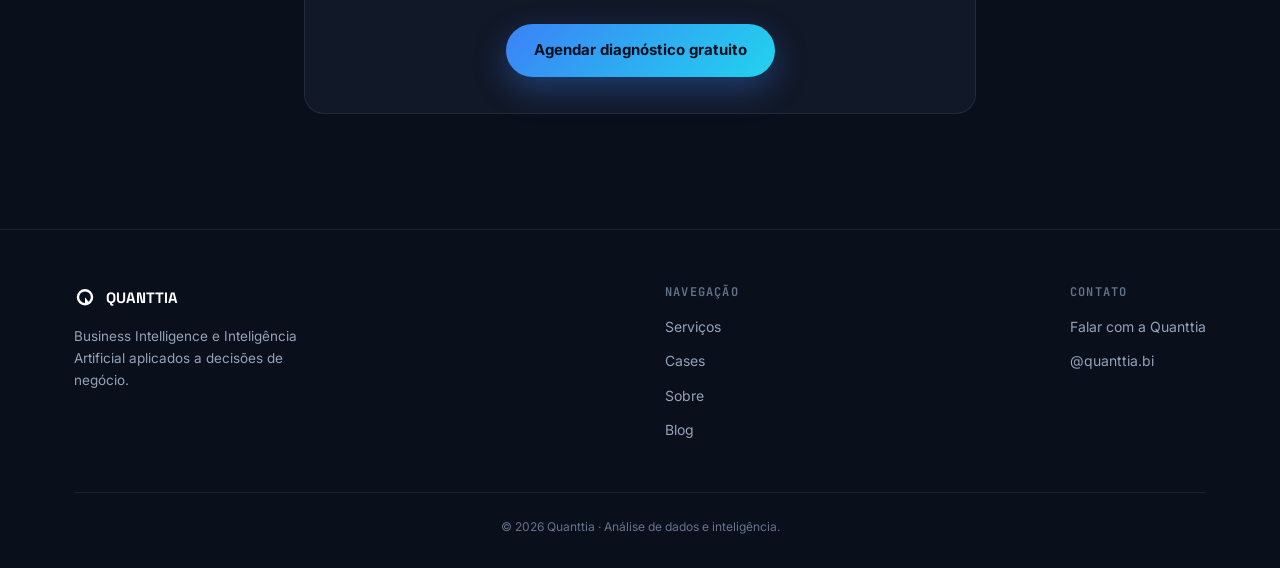
==== commit 3eebfe83: "fix: remove travessões (—) do conteúdo de texto em todas as páginas Co-Authored-By: Claude Sonnet 4." ====
--- a/blog-bi-mais-ia.html
+++ b/blog-bi-mais-ia.html
@@ -3,7 +3,7 @@
 <head>
 <meta charset="UTF-8">
 <meta name="viewport" content="width=device-width, initial-scale=1.0">
-<title>BI + IA: como as duas tecnologias se complementam — Quanttia</title>
+<title>BI + IA: como as duas tecnologias se complementam | Quanttia</title>
 <meta name="description" content="BI mostra o que aconteceu. IA age sobre o que está acontecendo. Entenda como as duas tecnologias se complementam na prática.">
 <link rel="preconnect" href="https://fonts.googleapis.com">
 <link rel="preconnect" href="https://fonts.gstatic.com" crossorigin>
@@ -67,10 +67,10 @@
 
 <section>
   <div class="post-body" data-reveal>
-    <p>É comum tratar Business Intelligence e Inteligência Artificial como concorrentes — como se uma substituísse a outra. Na prática, elas resolvem problemas diferentes e funcionam melhor juntas.</p>
+    <p>É comum tratar Business Intelligence e Inteligência Artificial como concorrentes, como se uma substituísse a outra. Na prática, elas resolvem problemas diferentes e funcionam melhor juntas.</p>
 
     <h2>BI mostra. IA age.</h2>
-    <p>Business Intelligence organiza o passado e o presente: o que vendeu, o que atrasou, onde está o gargalo. É a camada de visibilidade — o painel que mostra exatamente onde sua empresa está agora.</p>
+    <p>Business Intelligence organiza o passado e o presente: o que vendeu, o que atrasou, onde está o gargalo. É a camada de visibilidade: o painel que mostra exatamente onde sua empresa está agora.</p>
     <p>Inteligência Artificial entra depois, sobre essa base organizada: ela automatiza o que é repetitivo, prevê o que tende a acontecer e age sem esperar alguém olhar o painel.</p>
 
     <h2>Um exemplo simples</h2>
@@ -81,7 +81,7 @@
     </ul>
 
     <h2>Por onde começar</h2>
-    <p>A ordem importa: não dá pra automatizar decisão sobre dado desorganizado. Por isso, quase sempre o caminho é organizar primeiro (BI) para depois automatizar (IA) — é por isso que tratamos as duas frentes como uma coisa só, não dois projetos separados.</p>
+    <p>A ordem importa: não dá pra automatizar decisão sobre dado desorganizado. Por isso, quase sempre o caminho é organizar primeiro (BI) para depois automatizar (IA), e é por isso que tratamos as duas frentes como uma coisa só, não dois projetos separados.</p>
 
     <div class="post-cta" data-reveal>
       <h3>Quer entender qual frente faz mais sentido começar na sua empresa?</h3>
@@ -114,7 +114,7 @@
         <a href="https://instagram.com/quanttia.bi" target="_blank" rel="noopener">@quanttia.bi</a>
       </div>
     </div>
-    <p class="footer-bottom">© <span id="year"></span> Quanttia — Análise de dados e inteligência.</p>
+    <p class="footer-bottom">© <span id="year"></span> Quanttia · Análise de dados e inteligência.</p>
   </div>
 </footer>
 
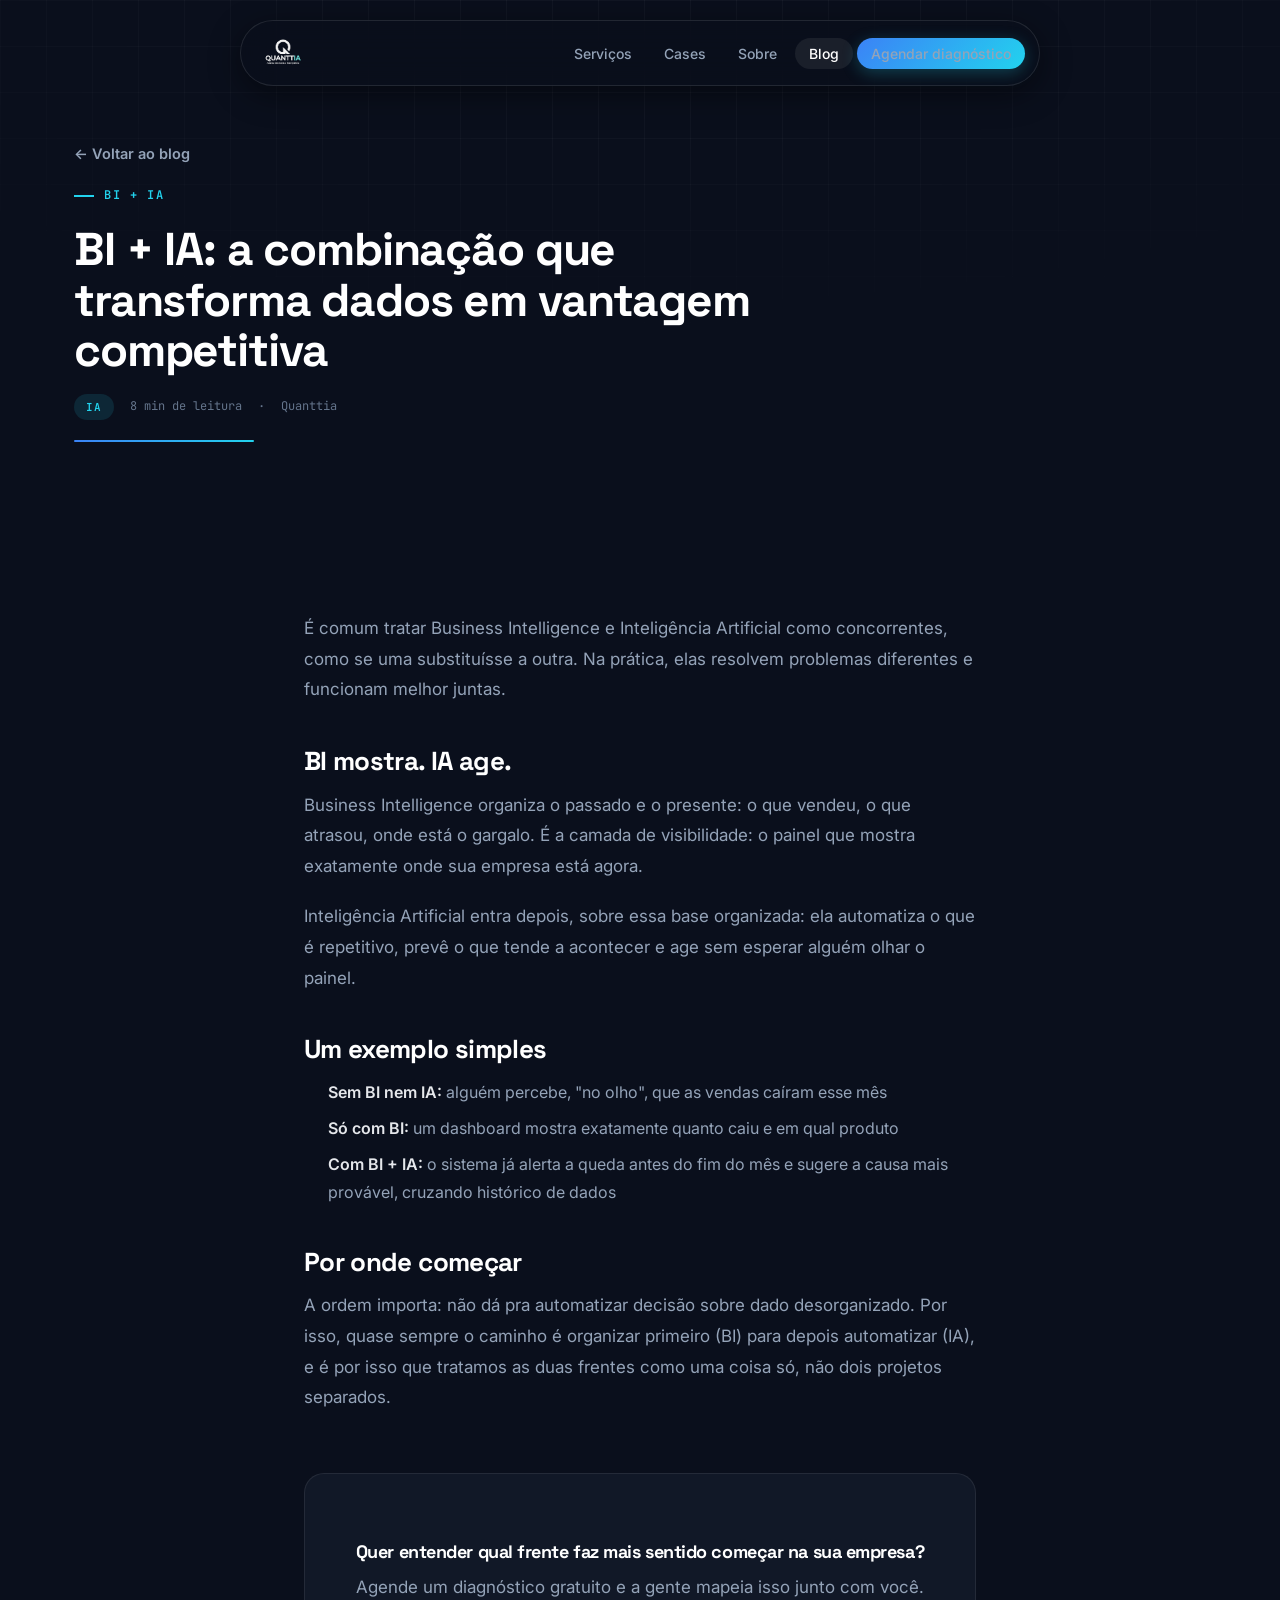
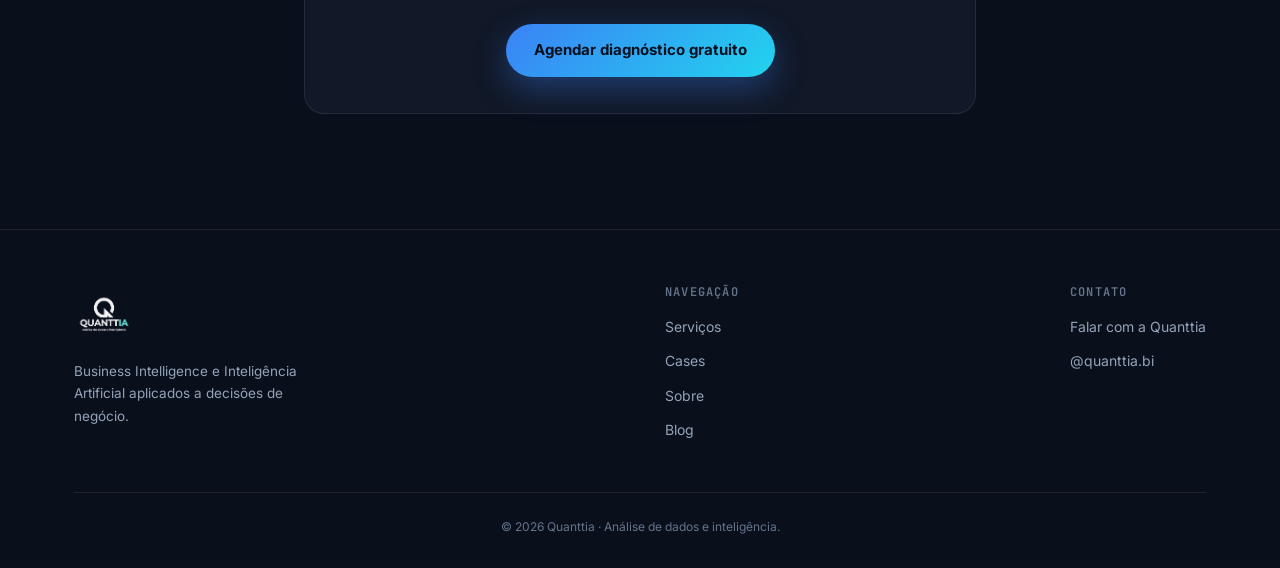
==== commit 30476468: "feat: substitui logo SVG pela logomarca real em nav e footer de todas as páginas Co-Authored-By: Cla" ====
--- a/blog-bi-mais-ia.html
+++ b/blog-bi-mais-ia.html
@@ -1,4 +1,4 @@
-<!DOCTYPE html>
+﻿<!DOCTYPE html>
 <html lang="pt-BR">
 <head>
 <meta charset="UTF-8">
@@ -36,8 +36,7 @@
 <nav class="nav" id="nav">
   <div class="nav-pill">
     <a href="index.html" class="nav-logo">
-      <svg class="q-mark" viewBox="0 0 100 100" fill="none"><circle cx="50" cy="42" r="32" stroke="#fff" stroke-width="11"/><path d="M50 42 L72 70 L50 70 Z" fill="#fff"/></svg>
-      QUANTTIA
+      <img src="img/logo-dark.png" alt="Quanttia">
     </a>
     <ul class="nav-links" id="navLinks">
       <li><a href="servicos.html">Serviços</a></li>
@@ -96,8 +95,7 @@
     <div class="footer-top">
       <div class="footer-brand-col">
         <div class="footer-brand">
-          <svg class="q-mark" viewBox="0 0 100 100" fill="none"><circle cx="50" cy="42" r="32" stroke="#fff" stroke-width="11"/><path d="M50 42 L72 70 L50 70 Z" fill="#fff"/></svg>
-          <strong>QUANTTIA</strong>
+          <img src="img/logo-dark.png" alt="Quanttia">
         </div>
         <p>Business Intelligence e Inteligência Artificial aplicados a decisões de negócio.</p>
       </div>
--- a/styles.css
+++ b/styles.css
@@ -138,8 +138,8 @@
   background:rgba(10,15,28,0.92);
   box-shadow:0 12px 40px rgba(0,0,0,0.55);
 }
-.nav-logo{display:flex;align-items:center;gap:9px;font-family:var(--ff-display);font-weight:700;font-size:17px;color:var(--white);flex-shrink:0;}
-.nav-logo .q-mark{width:22px;height:22px;}
+.nav-logo{display:flex;align-items:center;flex-shrink:0;}
+.nav-logo img{height:44px;width:auto;display:block;}
 .nav-links{display:flex;align-items:center;gap:4px;}
 .nav-links a{
   font-size:14px;font-weight:500;color:var(--muted);
@@ -246,9 +246,8 @@
 /* ---------- footer ---------- */
 footer{padding:56px 0 32px;border-top:1px solid var(--border);}
 .footer-top{display:flex;justify-content:space-between;flex-wrap:wrap;gap:32px;margin-bottom:40px;}
-.footer-brand{display:flex;align-items:center;gap:10px;margin-bottom:14px;}
-.footer-brand .q-mark{width:22px;height:22px;}
-.footer-brand strong{font-family:var(--ff-display);color:#fff;font-size:15px;}
+.footer-brand{display:flex;align-items:center;margin-bottom:14px;}
+.footer-brand img{height:60px;width:auto;display:block;}
 .footer-brand-col p{font-size:13.5px;max-width:260px;}
 .footer-links-col h4{font-size:12px;color:var(--muted-2);margin-bottom:16px;font-family:var(--ff-mono);font-weight:600;letter-spacing:.1em;text-transform:uppercase;}
 .footer-links-col a{display:block;font-size:14px;color:var(--muted);margin-bottom:11px;transition:color .2s ease;}
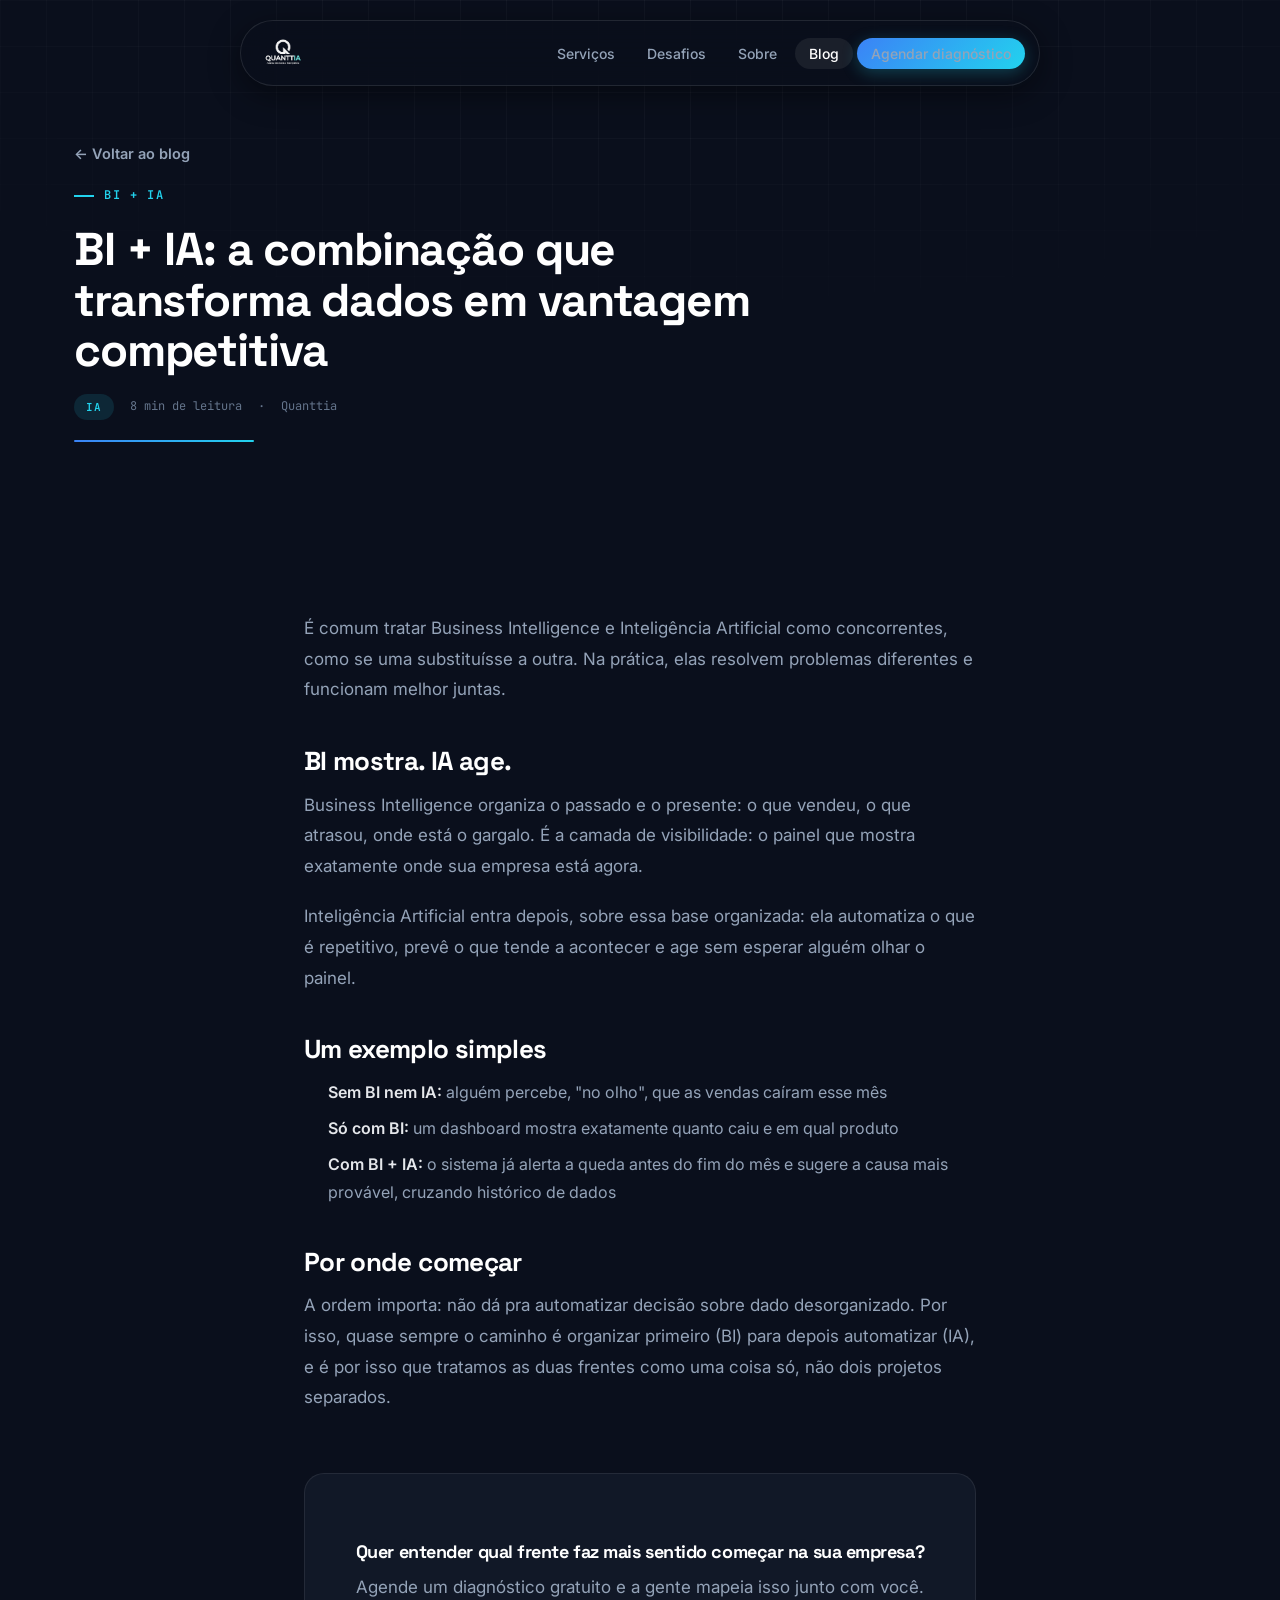
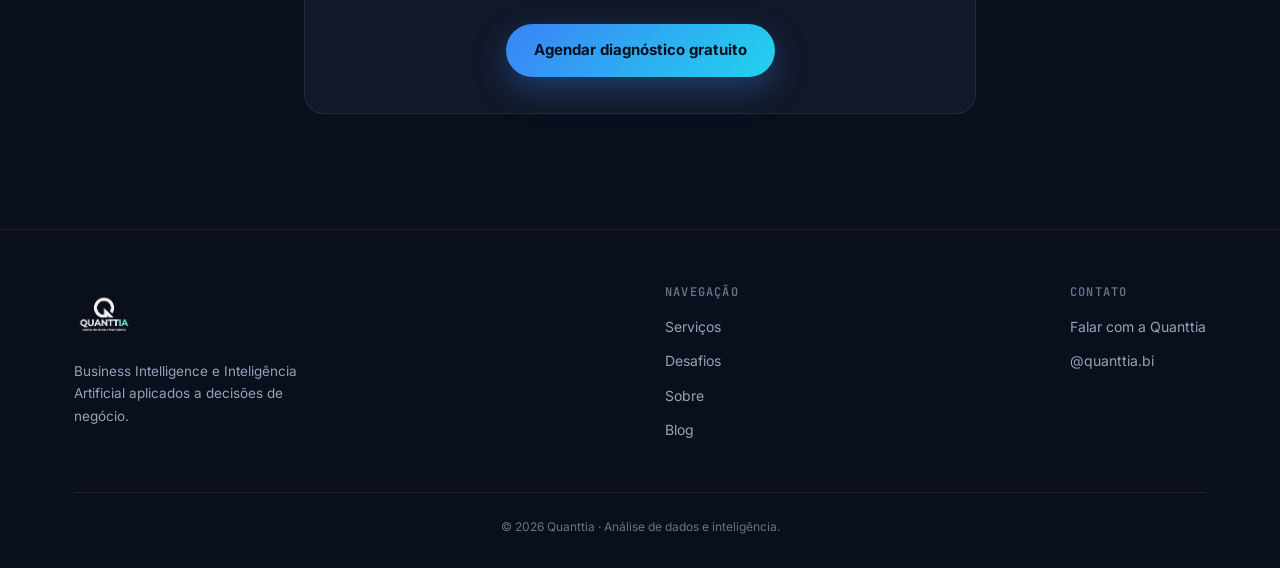
==== commit 801064e4: "Redesign completo: Desafios, logo real, mobile fix, sem hifens/travessoes - Substituiu secao Cases p" ====
--- a/blog-bi-mais-ia.html
+++ b/blog-bi-mais-ia.html
@@ -40,7 +40,7 @@
     </a>
     <ul class="nav-links" id="navLinks">
       <li><a href="servicos.html">Serviços</a></li>
-      <li><a href="cases.html">Cases</a></li>
+      <li><a href="cases.html">Desafios</a></li>
       <li><a href="sobre.html">Sobre</a></li>
       <li><a href="blog.html" class="active">Blog</a></li>
       <li><a href="contato.html" class="nav-cta">Agendar diagnóstico</a></li>
@@ -102,7 +102,7 @@
       <div class="footer-links-col">
         <h4>Navegação</h4>
         <a href="servicos.html">Serviços</a>
-        <a href="cases.html">Cases</a>
+        <a href="cases.html">Desafios</a>
         <a href="sobre.html">Sobre</a>
         <a href="blog.html">Blog</a>
       </div>
